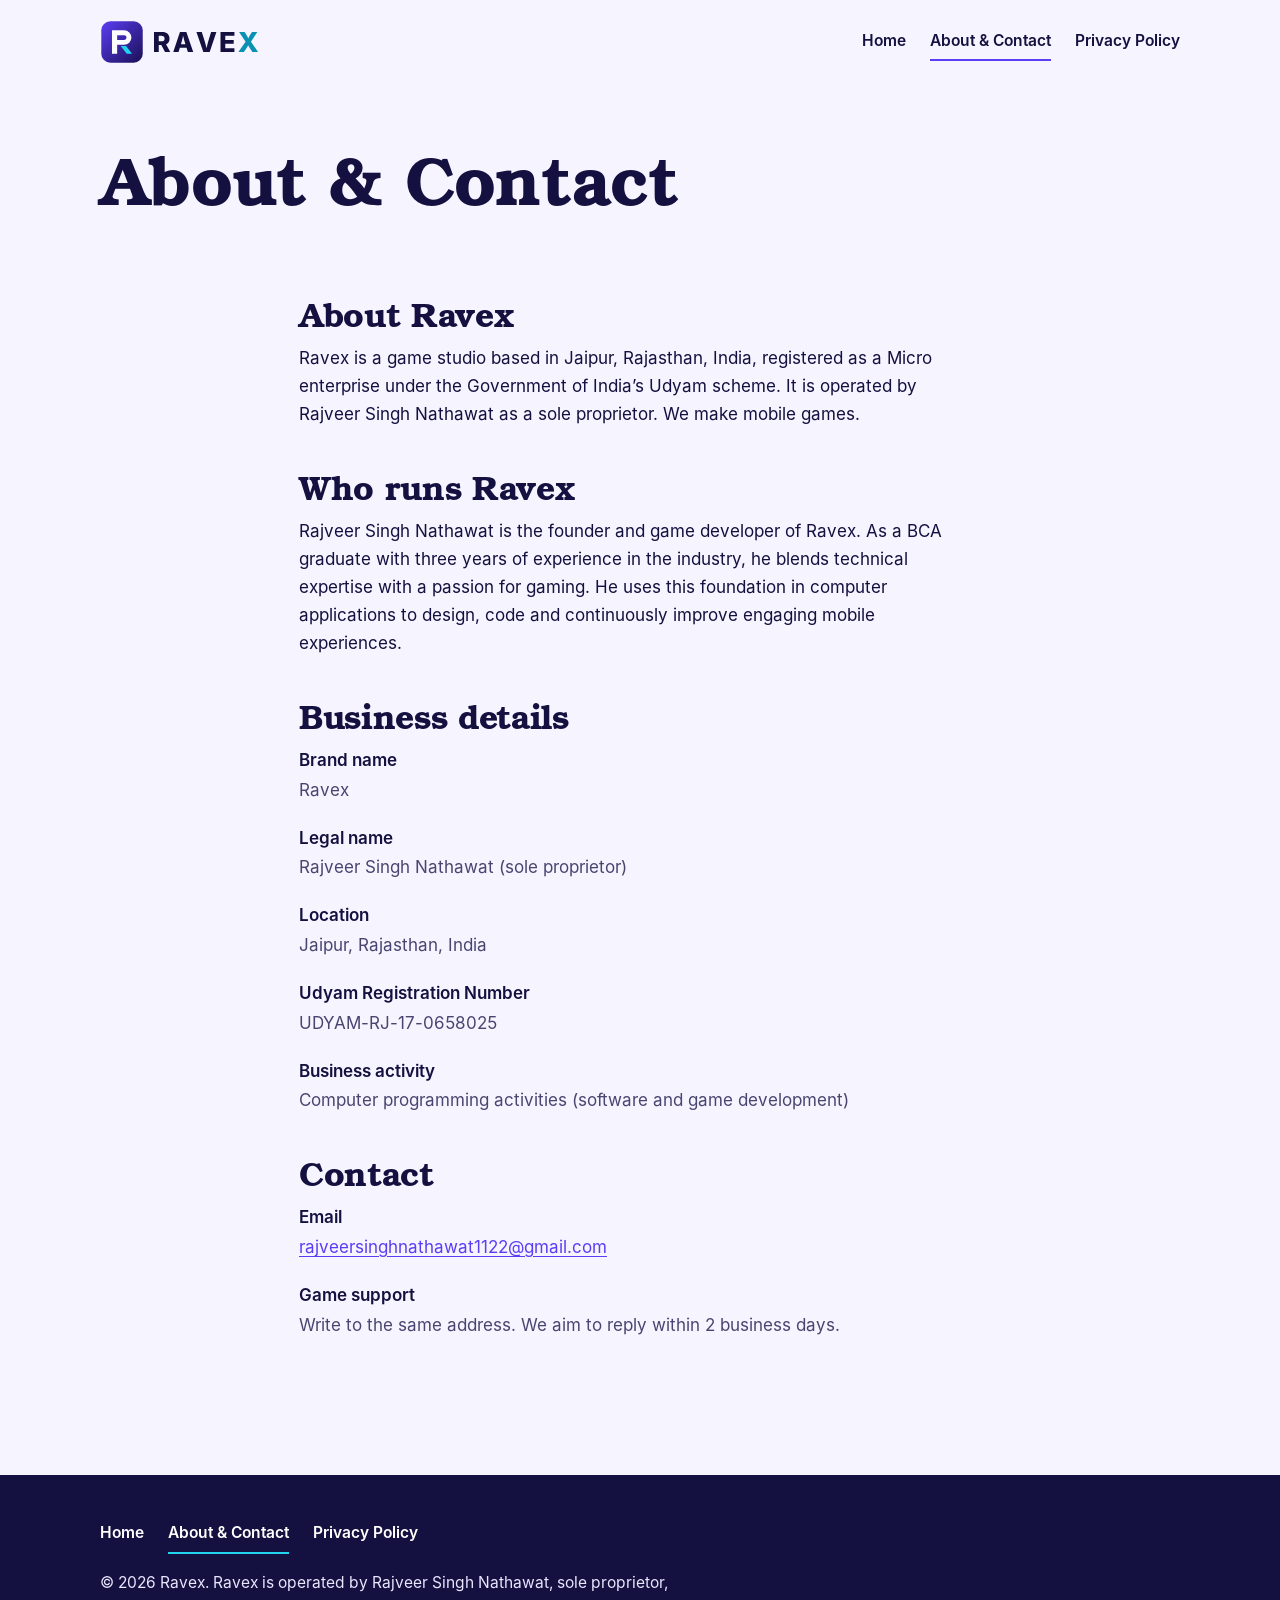
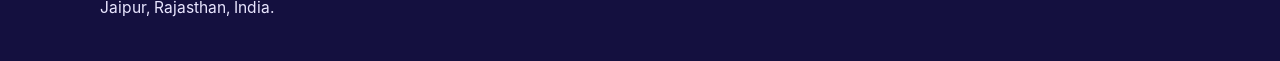
==== about.html @ 4af7b68d "Publish Ravex website" ====
<!doctype html>
<html lang="en">
<head>
<meta charset="utf-8">
<meta name="viewport" content="width=device-width, initial-scale=1">
<title>About & Contact | Ravex</title>
<meta name="description" content="About Ravex, a game studio in Jaipur, Rajasthan, run by Rajveer Singh Nathawat: business details and how to contact us.">
<meta name="theme-color" content="#f6f4ff">
<link rel="icon" href="favicon.svg" type="image/svg+xml">
<link rel="icon" href="favicon.ico" sizes="48x48">
<link rel="icon" href="favicon-32.png" type="image/png" sizes="32x32">
<link rel="apple-touch-icon" href="apple-touch-icon.png">
<link rel="stylesheet" href="style.css">
<!-- To verify this site in Google Search Console with a meta tag, paste the tag here. -->
</head>
<body>
<a class="skip" href="#main">Skip to content</a>
<header class="site-header">
  <div class="wrap">
    <a class="brand" href="index.html"><img src="assets/ravex-logo.svg" alt="Ravex"></a>
    <nav class="nav" aria-label="Main"><a href="index.html">Home</a><a href="about.html" aria-current="page">About &amp; Contact</a><a href="privacy.html">Privacy Policy</a></nav>
  </div>
</header>
<main id="main">
<div class="page-head"><div class="wrap"><h1>About &amp; Contact</h1></div></div>
<section class="section">
  <div class="wrap prose">
    <h2>About Ravex</h2>
    <p>Ravex is a game studio based in Jaipur, Rajasthan, India, registered as a Micro enterprise under the Government of India&rsquo;s Udyam scheme. It is operated by Rajveer Singh Nathawat as a sole proprietor. We make mobile games.</p>

    <h2>Who runs Ravex</h2>
    <p>Rajveer Singh Nathawat is the founder and game developer of Ravex. As a BCA graduate with three years of experience in the industry, he blends technical expertise with a passion for gaming. He uses this foundation in computer applications to design, code and continuously improve engaging mobile experiences.</p>

    <h2>Business details</h2>
    <dl class="facts">
      <div><dt>Brand name</dt><dd>Ravex</dd></div>
      <div><dt>Legal name</dt><dd>Rajveer Singh Nathawat (sole proprietor)</dd></div>
      <div><dt>Location</dt><dd>Jaipur, Rajasthan, India</dd></div>
      <div><dt>Udyam Registration Number</dt><dd>UDYAM-RJ-17-0658025</dd></div>
      <div><dt>Business activity</dt><dd>Computer programming activities (software and game development)</dd></div>
    </dl>

    <h2>Contact</h2>
    <dl class="facts">
      <div><dt>Email</dt><dd><a href="mailto:rajveersinghnathawat1122@gmail.com">rajveersinghnathawat1122@gmail.com</a></dd></div>
      <div><dt>Game support</dt><dd>Write to the same address. We aim to reply within 2 business days.</dd></div>
    </dl>
  </div>
</section>
</main>
<footer class="site-footer">
  <div class="wrap">
    <nav class="nav" aria-label="Footer"><a href="index.html">Home</a><a href="about.html" aria-current="page">About &amp; Contact</a><a href="privacy.html">Privacy Policy</a></nav>
    <p>&copy; 2026 Ravex. Ravex is operated by Rajveer Singh Nathawat, sole proprietor, Jaipur, Rajasthan, India.</p>
  </div>
</footer>
</body>
</html>
---- style.css ----
/* Ravex site. System-free: fonts are bundled in assets/fonts, nothing loads from third parties. */

@font-face { font-family: "Bonum"; src: url("assets/fonts/bonum-bold.woff") format("woff"); font-weight: 700; font-display: swap; }
@font-face { font-family: "Inter"; src: url("assets/fonts/inter-regular.woff") format("woff"); font-weight: 400; font-display: swap; }
@font-face { font-family: "Inter"; src: url("assets/fonts/inter-semibold.woff") format("woff"); font-weight: 600; font-display: swap; }
@font-face { font-family: "Inter"; src: url("assets/fonts/inter-extrabold.woff") format("woff"); font-weight: 800; font-display: swap; }

:root {
  --paper: #f6f4ff;
  --tint: #ece8ff;
  --ink: #14103f;
  --muted: #4a4570;
  --line: #d6d0f5;
  --violet: #5b3df5;
  --deep: #1a1055;
  --cyan: #22d3ee;
  --radius: 18px;
  --gap: 10px;
  --wrap: 1080px;
  --serif: "Bonum", "Bookman Old Style", Bookman, Georgia, serif;
  --sans: "Inter", system-ui, -apple-system, "Segoe UI", Roboto, sans-serif;
}

*, *::before, *::after { box-sizing: border-box; }

html { -webkit-text-size-adjust: 100%; }

body {
  margin: 0;
  background: var(--paper);
  color: var(--ink);
  font: 400 1.0625rem/1.65 var(--sans);
}

img { max-width: 100%; display: block; }

a { color: var(--violet); text-underline-offset: 0.18em; }
a:hover { color: var(--deep); }

:focus-visible { outline: 3px solid var(--violet); outline-offset: 3px; border-radius: 4px; }

.skip { position: absolute; left: 1rem; top: -4rem; background: var(--ink); color: #fff; padding: 0.6rem 1rem; border-radius: 8px; z-index: 10; }
.skip:focus { top: 1rem; }

.wrap { width: min(100% - 2rem, var(--wrap)); margin-inline: auto; }

/* Header */
.site-header { padding-block: 1.25rem; }
.site-header .wrap { display: flex; flex-wrap: wrap; align-items: center; justify-content: space-between; gap: 0.75rem 2rem; }
.brand img { height: 44px; width: auto; }
.nav { display: flex; flex-wrap: wrap; gap: 0.25rem 1.5rem; }
.nav a { color: var(--ink); text-decoration: none; font-weight: 600; font-size: 0.97rem; padding: 0.35rem 0; border-bottom: 2px solid transparent; }
.nav a:hover { border-bottom-color: var(--line); color: var(--ink); }
.nav a[aria-current="page"] { border-bottom-color: var(--violet); }

/* Type */
h1, h2 { font-family: var(--serif); font-weight: 700; line-height: 1.1; margin: 0; letter-spacing: -0.01em; }
h1 { font-size: clamp(2.5rem, 6.2vw, 4.25rem); }
h2 { font-size: clamp(1.6rem, 3.2vw, 2.1rem); }
h3 { font: 600 1.0625rem/1.4 var(--sans); margin: 0; }
p { margin: 0 0 1em; }

.lead { font-size: 1.25rem; line-height: 1.55; color: var(--muted); max-width: 34ch; }

/* Hero */
.hero { padding-block: clamp(2rem, 6vw, 4.5rem) clamp(3rem, 8vw, 6rem); }
.hero .wrap { display: grid; gap: 3rem; align-items: center; }
.hero h1 { max-width: 12ch; margin-bottom: 1.25rem; }
.status { display: flex; align-items: center; gap: 0.65rem; font-weight: 600; margin: 1.75rem 0 0; }
.status .dot { width: 0.7rem; height: 0.7rem; border-radius: 50%; background: var(--cyan); box-shadow: 0 0 0 4px rgba(34, 211, 238, 0.25); }

@media (min-width: 880px) {
  .hero .wrap { grid-template-columns: 1.05fr 0.95fr; gap: 4rem; }
}

/* Sliding-tile puzzle that spells RAVEX */
.play { max-width: 440px; width: 100%; justify-self: center; }
.board { position: relative; display: grid; grid-template-columns: repeat(3, 1fr); gap: var(--gap); container-type: inline-size; }
.slot { aspect-ratio: 1; border: 2px dashed var(--line); border-radius: var(--radius); }
.tile {
  position: absolute; top: 0; left: 0;
  width: calc((100% - 2 * var(--gap)) / 3);
  aspect-ratio: 1;
  display: grid; place-items: center;
  border: 0; border-radius: var(--radius);
  background: linear-gradient(135deg, var(--violet), var(--deep));
  color: #fff;
  font: 800 15cqw/1 var(--sans);
  letter-spacing: 0.02em;
  cursor: default;
  transform: translate(calc(var(--c) * (100% + var(--gap))), calc(var(--r) * (100% + var(--gap))));
  transition: transform 0.22s cubic-bezier(0.3, 0.7, 0.3, 1), box-shadow 0.15s;
  -webkit-tap-highlight-color: transparent;
}
.tile[data-letter="X"] { background: var(--cyan); color: var(--ink); }
.tile.is-movable { cursor: pointer; box-shadow: 0 6px 0 rgba(20, 16, 63, 0.18); }
.tile.is-movable:hover { box-shadow: 0 8px 0 rgba(20, 16, 63, 0.22); }
.board.is-shuffling .tile { transition-duration: 0.08s; }

.play-bar { display: flex; flex-wrap: wrap; align-items: center; gap: 0.75rem 1.25rem; margin-top: 1.25rem; }
.play-bar p { margin: 0; color: var(--muted); font-size: 0.97rem; flex: 1 1 14rem; }
.btn { font: 600 0.97rem/1 var(--sans); color: var(--ink); background: transparent; border: 2px solid var(--ink); border-radius: 999px; padding: 0.7rem 1.2rem; cursor: pointer; }
.btn:hover { background: var(--ink); color: #fff; }

/* Content sections */
.section { padding-block: clamp(2.5rem, 6vw, 4.5rem); }
.split { display: grid; gap: 1.25rem 4rem; }
@media (min-width: 880px) { .split { grid-template-columns: 1fr 2fr; } }

.facts { margin: 0; display: grid; gap: 1.25rem; }
.facts dt { font-weight: 600; }
.facts dd { margin: 0.1rem 0 0; color: var(--muted); }

.prose { max-width: 62ch; }
.prose p { color: var(--ink); }
.prose h2 { margin: 2.5rem 0 0.75rem; }
.prose h2:first-child { margin-top: 0; }
.prose ul { padding-left: 1.2rem; }

/* Values band */
.band { background: var(--tint); }
.values { display: grid; gap: 1.75rem 3rem; margin: 0; padding: 0; list-style: none; }
@media (min-width: 700px) { .values { grid-template-columns: 1fr 1fr; } }
.values p { margin: 0.2rem 0 0; color: var(--muted); }

/* Page header for inner pages */
.page-head { padding-block: clamp(2rem, 5vw, 3.5rem) 0.5rem; }
.page-head p { color: var(--muted); margin: 0.75rem 0 0; }

/* Footer */
.site-footer { background: var(--ink); color: #e9e6ff; margin-top: clamp(2rem, 6vw, 4rem); padding-block: 2.5rem; font-size: 0.97rem; }
.site-footer a { color: #fff; }
.site-footer .wrap { display: grid; gap: 1rem; }
.site-footer p { margin: 0; max-width: 60ch; }
.site-footer .nav a { color: #fff; font-size: 0.97rem; }
.site-footer .nav a:hover { border-bottom-color: rgba(255, 255, 255, 0.4); color: #fff; }
.site-footer .nav a[aria-current="page"] { border-bottom-color: var(--cyan); }

@media (prefers-reduced-motion: reduce) {
  .tile, .board.is-shuffling .tile { transition: none; }
}
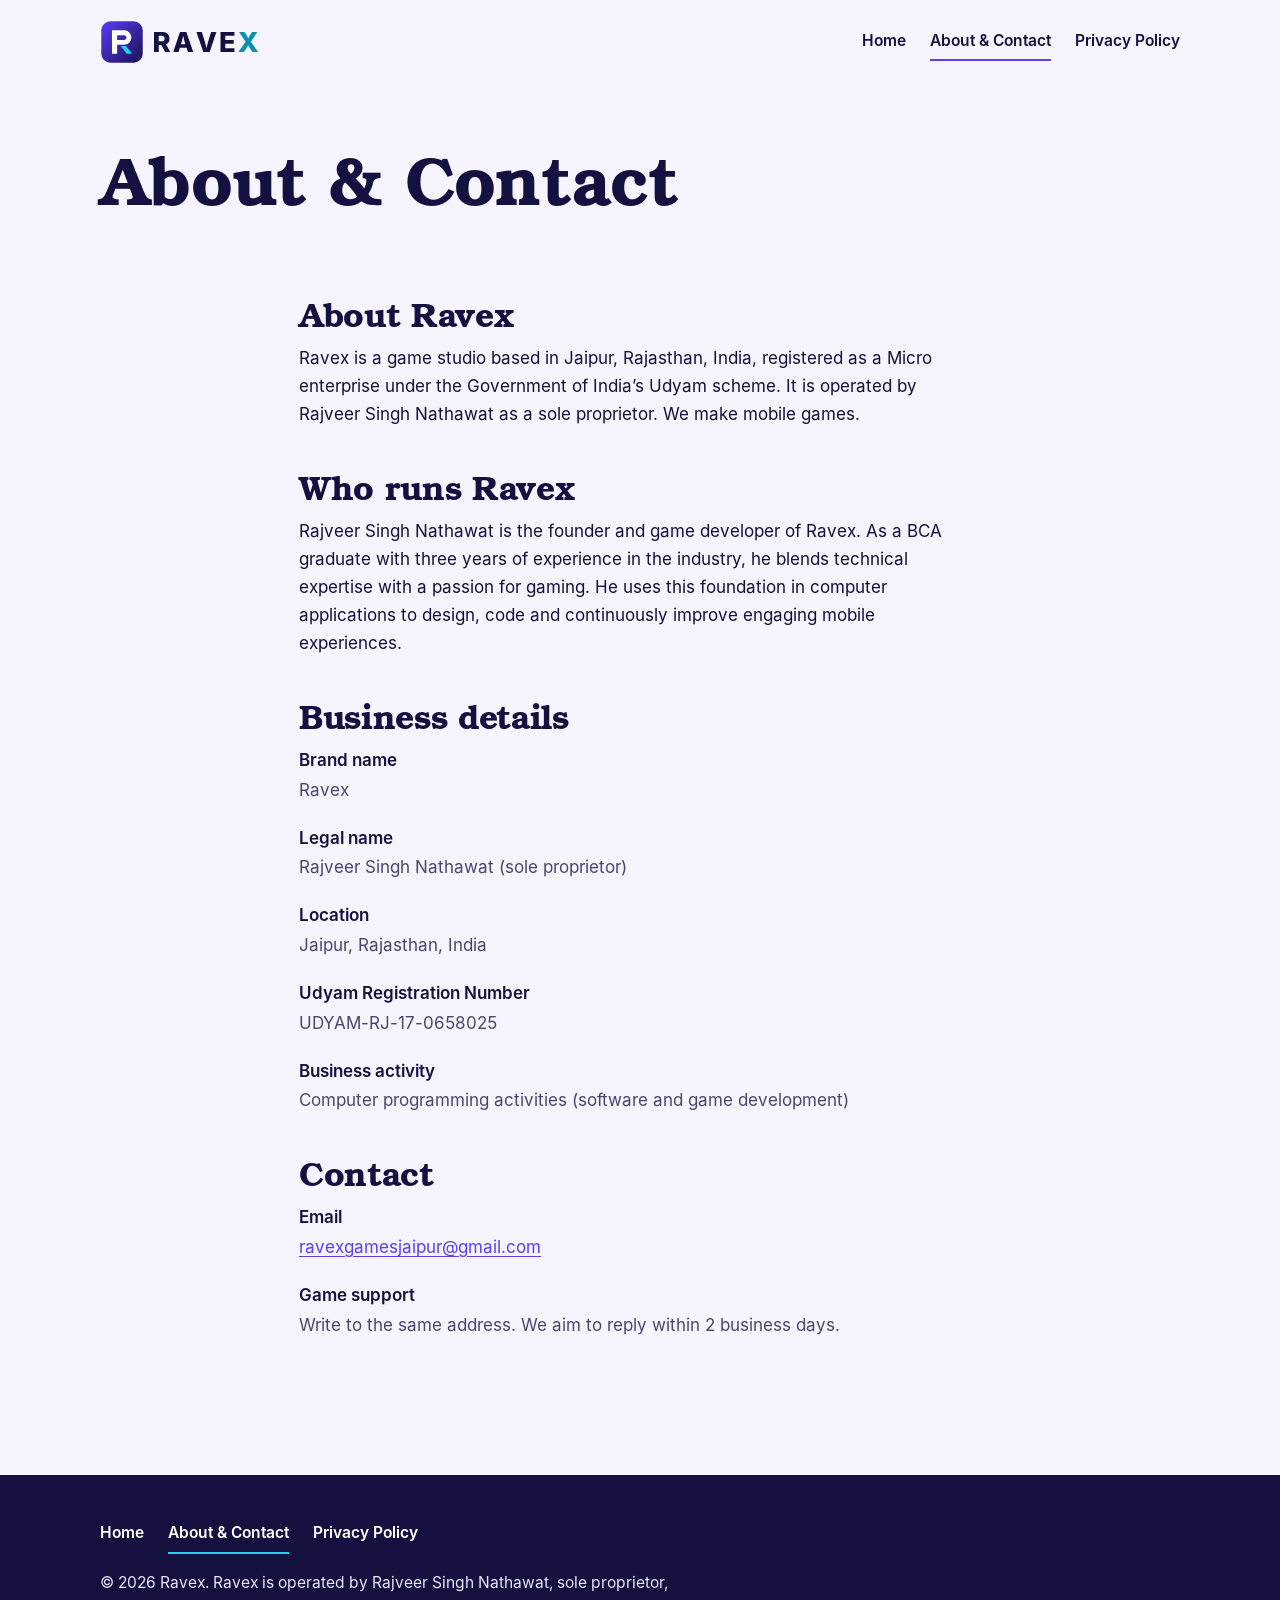
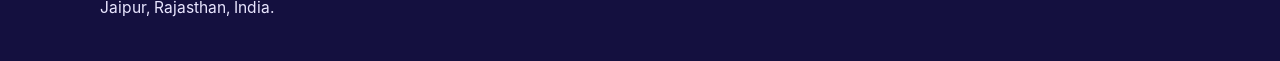
==== commit 64f2fe29: "Update studio contact email" ====
--- a/about.html
+++ b/about.html
@@ -42,7 +42,7 @@
 
     <h2>Contact</h2>
     <dl class="facts">
-      <div><dt>Email</dt><dd><a href="mailto:rajveersinghnathawat1122@gmail.com">rajveersinghnathawat1122@gmail.com</a></dd></div>
+      <div><dt>Email</dt><dd><a href="mailto:ravexgamesjaipur@gmail.com">ravexgamesjaipur@gmail.com</a></dd></div>
       <div><dt>Game support</dt><dd>Write to the same address. We aim to reply within 2 business days.</dd></div>
     </dl>
   </div>
